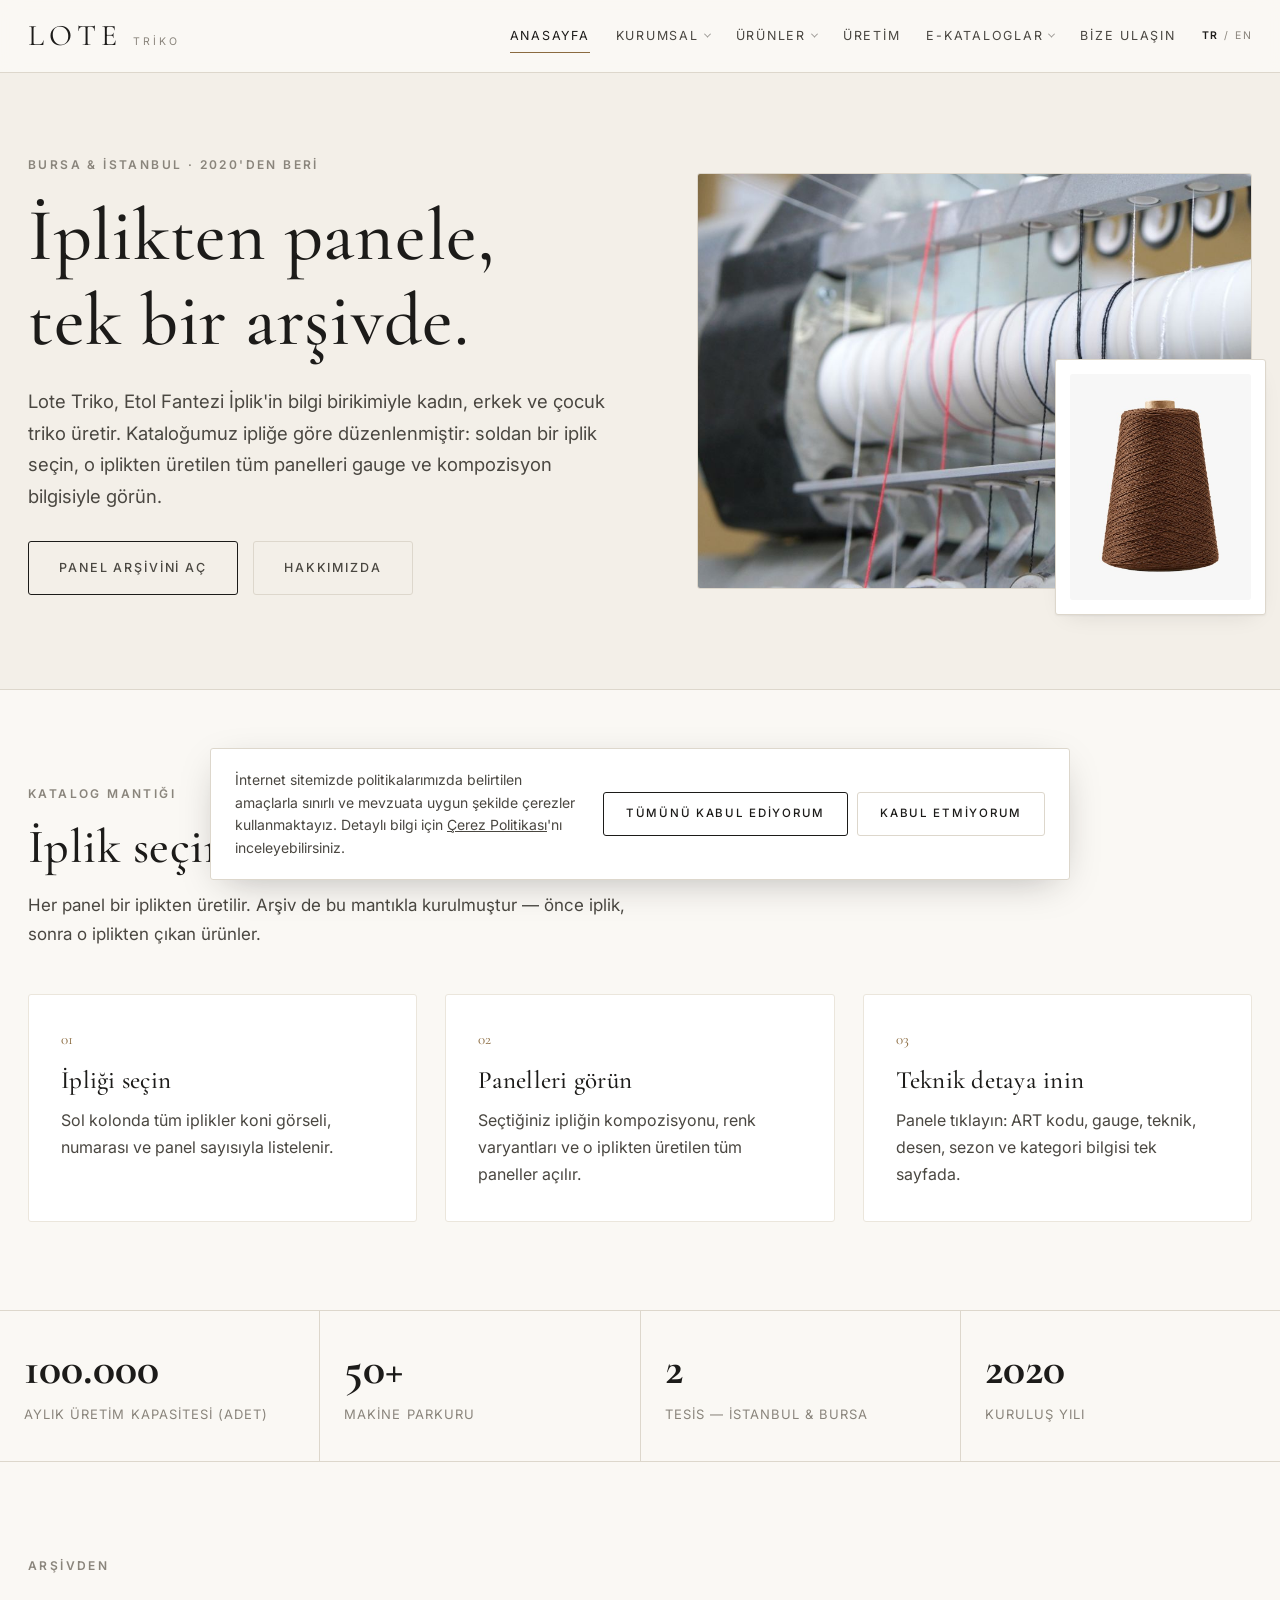
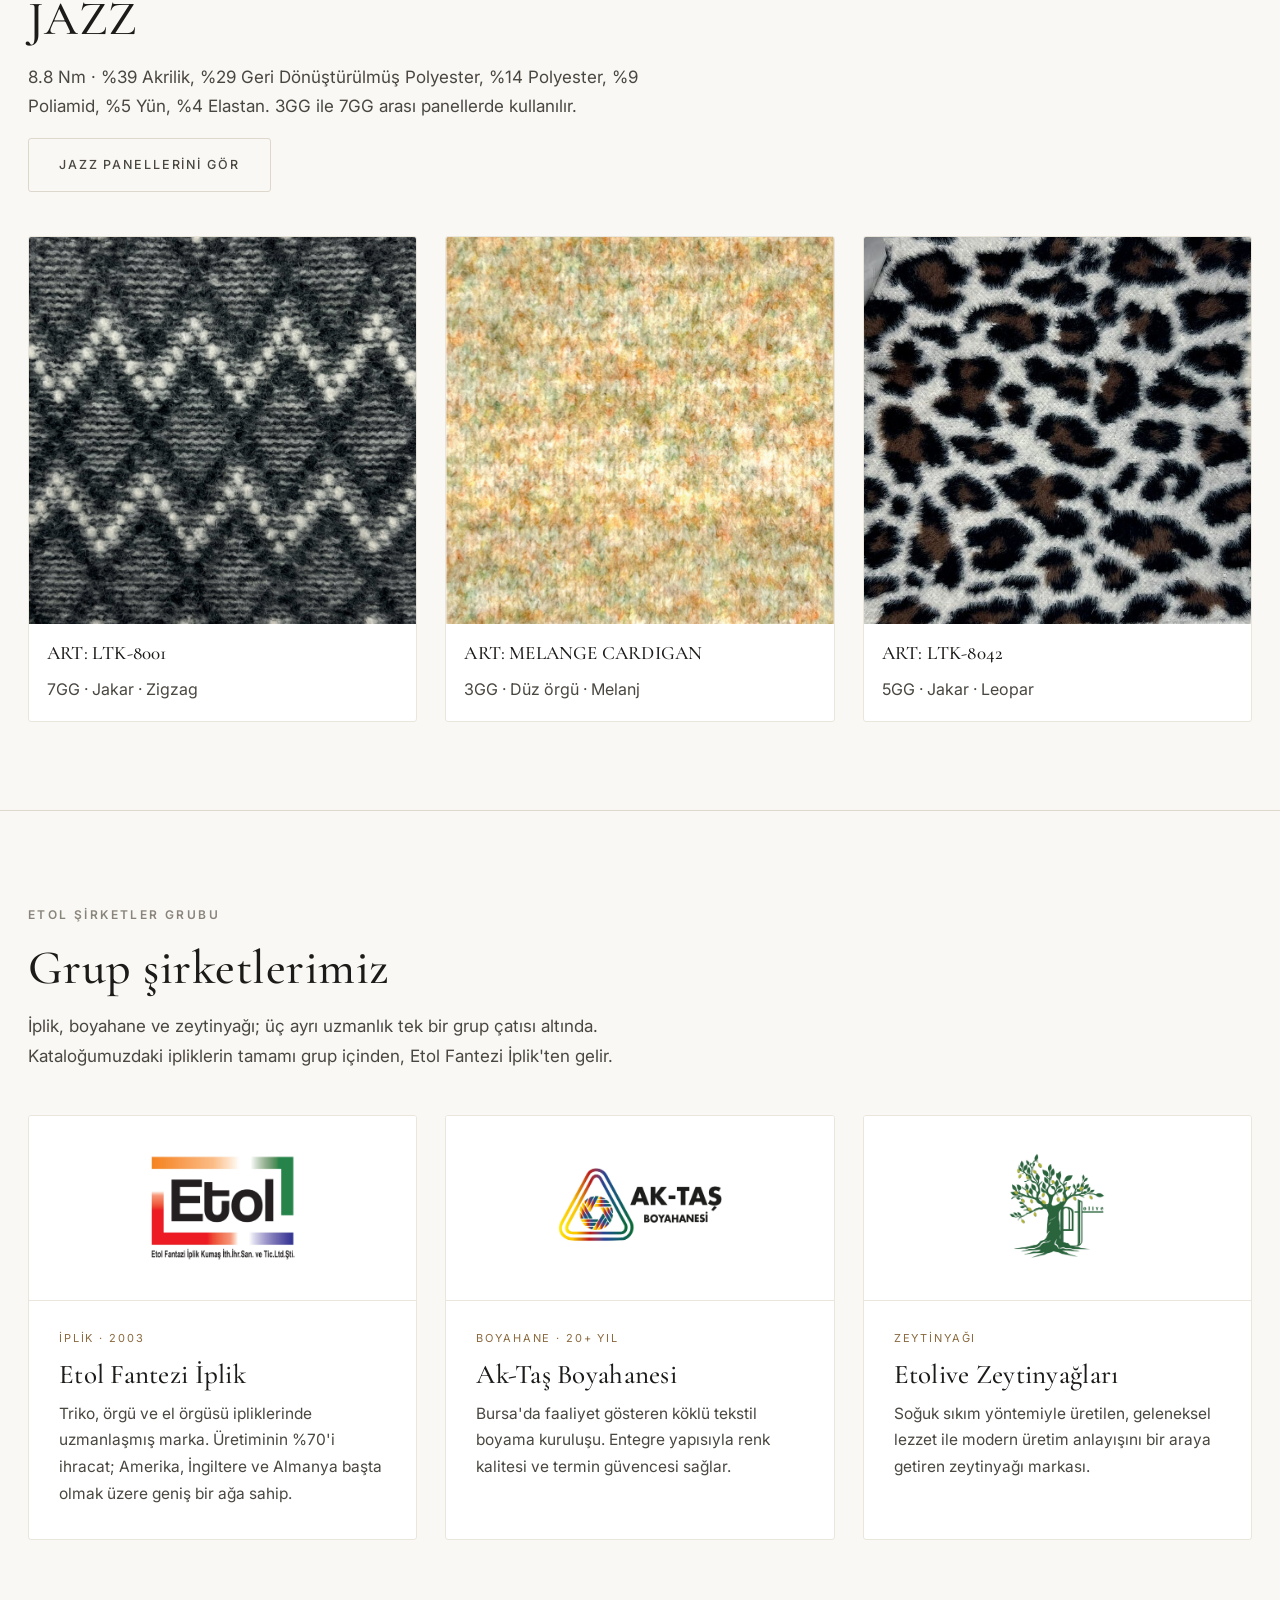
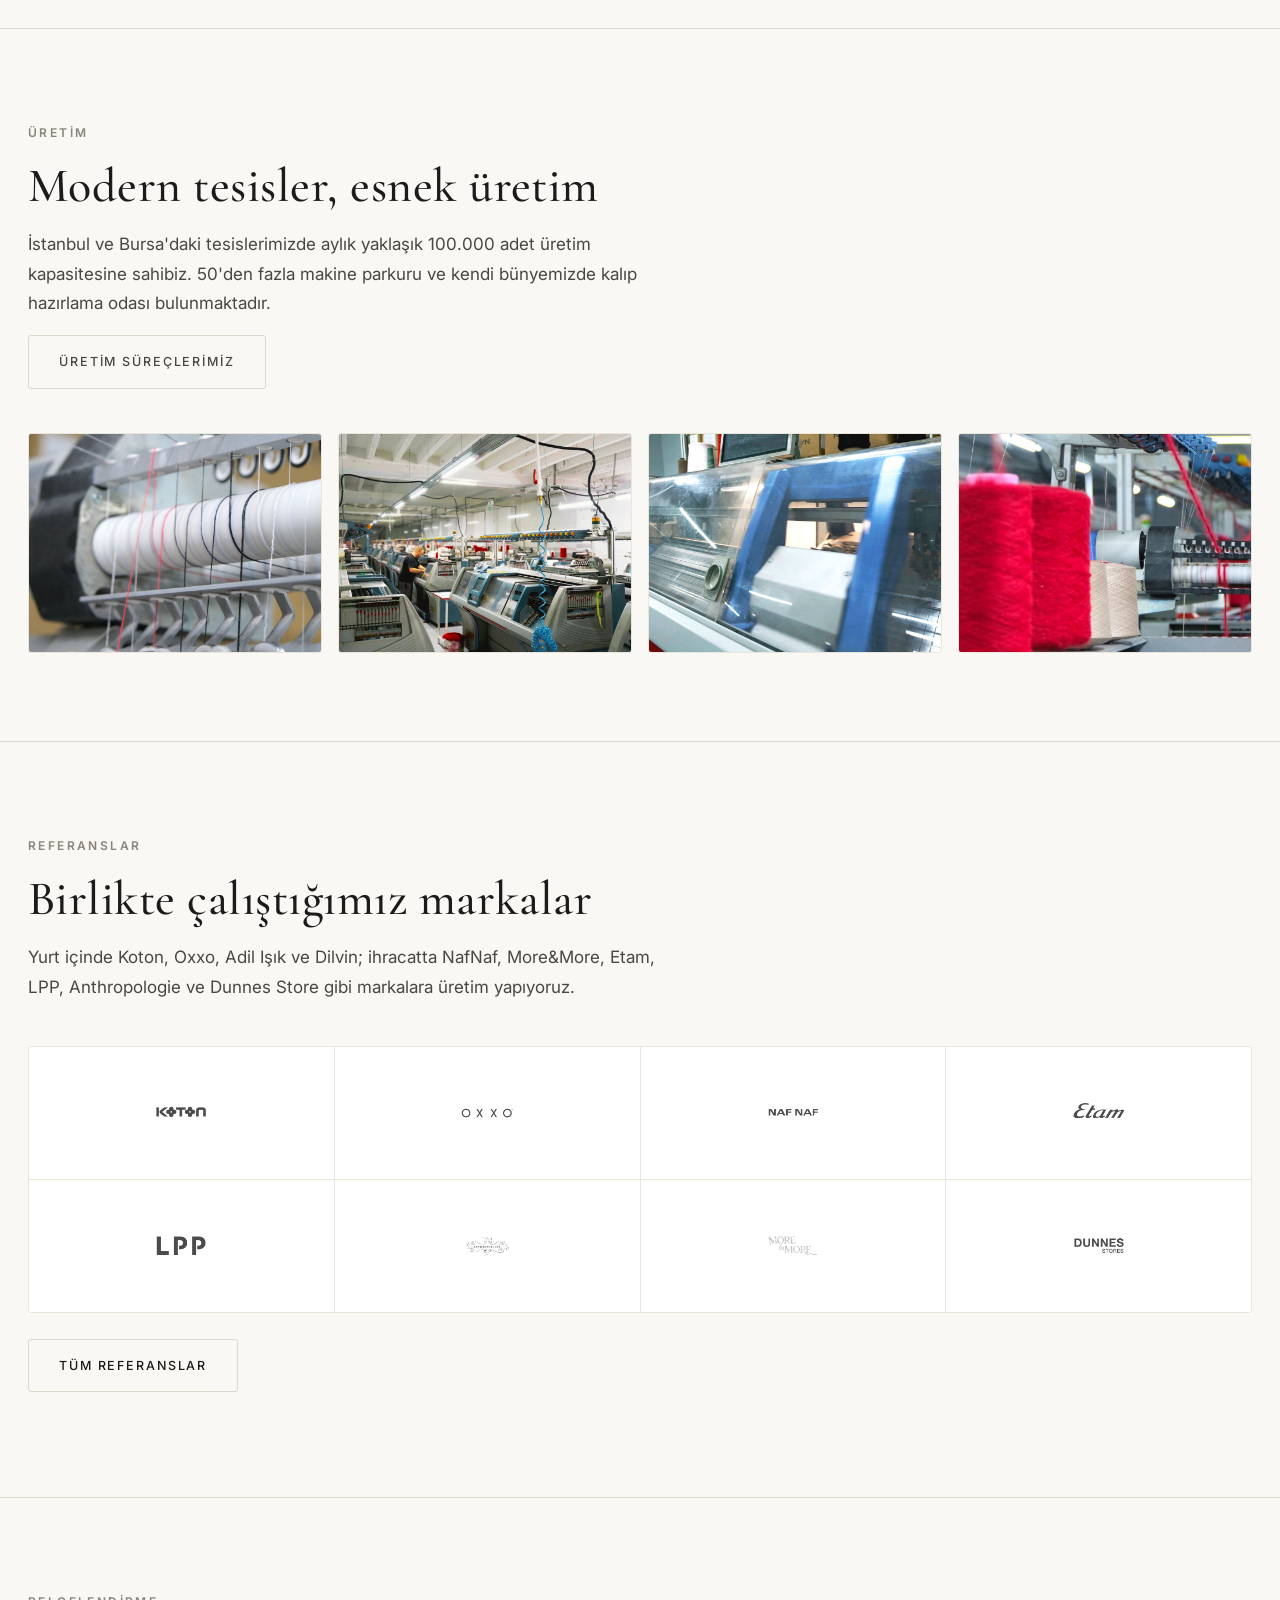
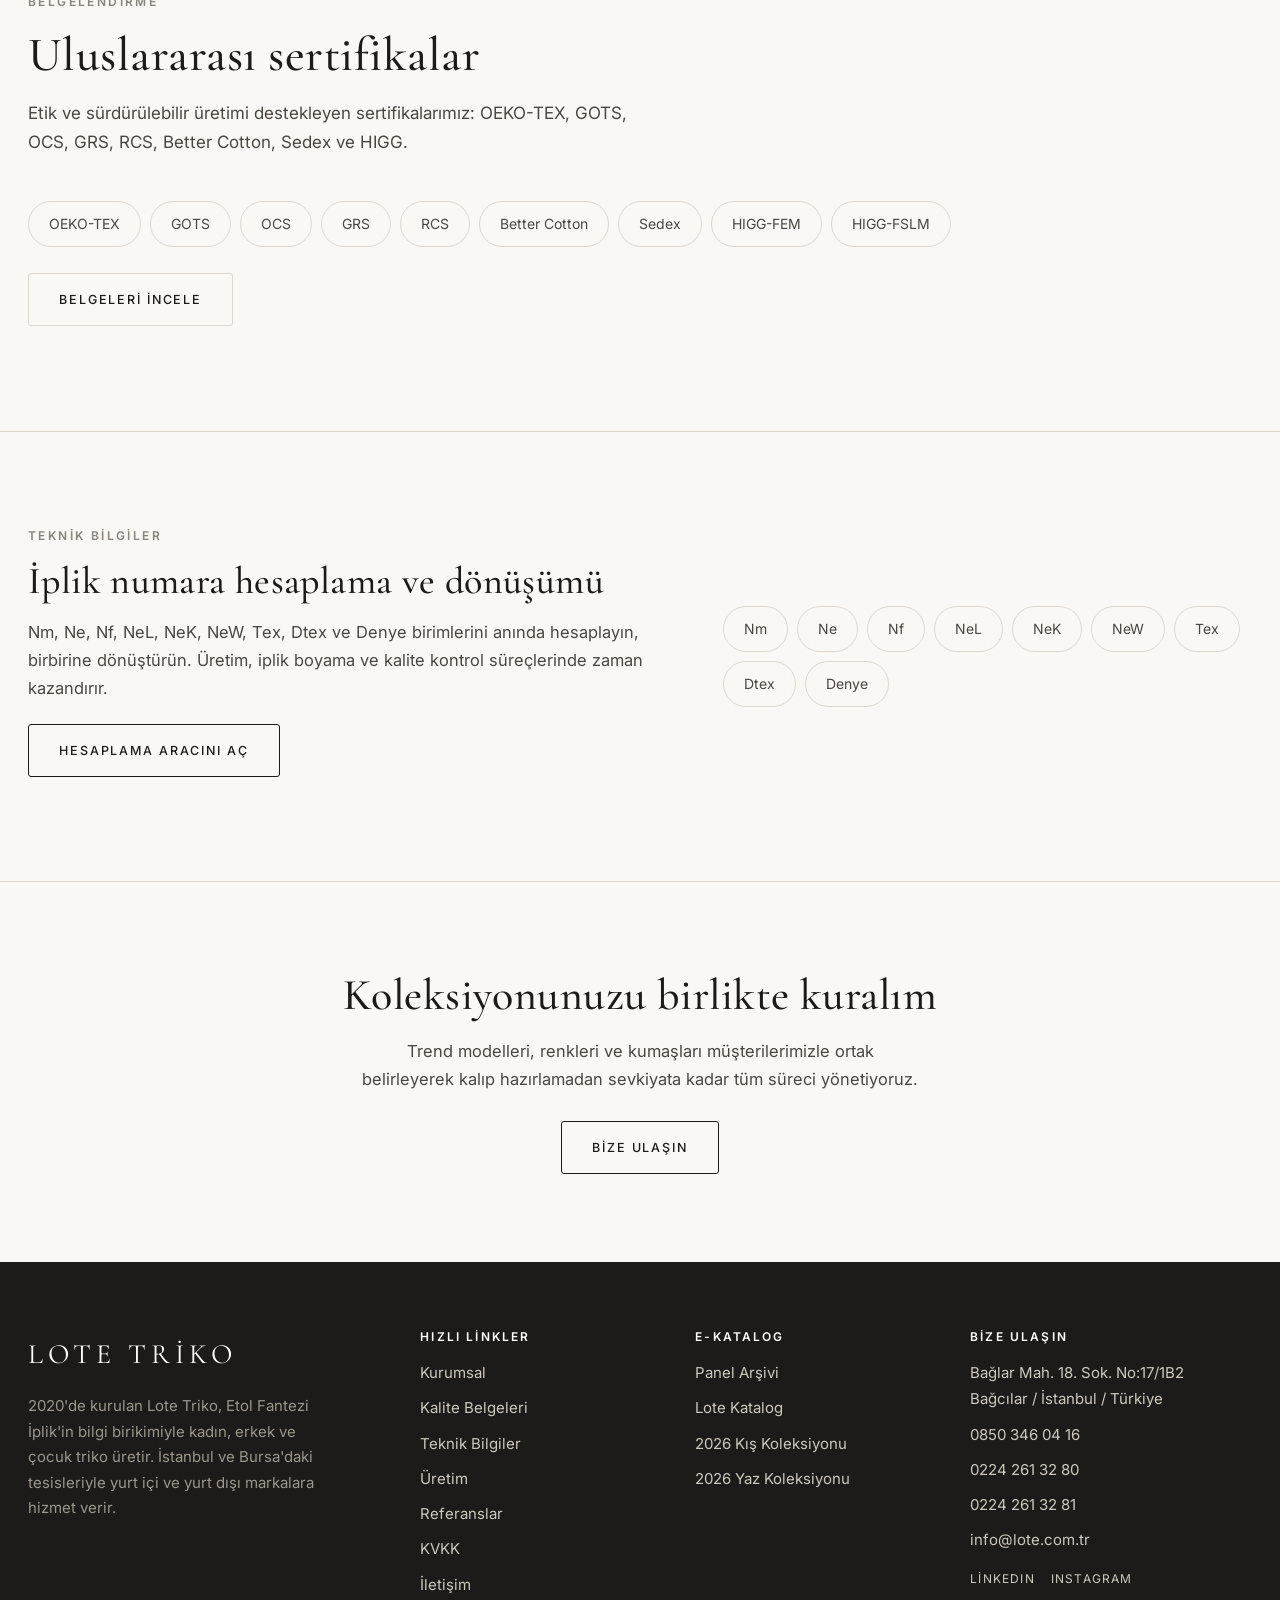
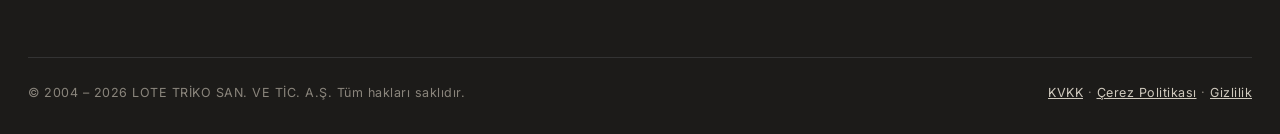
==== index.html @ 21bc46cf "Lote Triko katalog sitesi İplik odaklı katalog: soldan iplik seçilir, o iplikten üretilen paneller P" ====
<!doctype html>
<html lang="tr">
<head>
<meta charset="utf-8">
<meta name="robots" content="noindex,nofollow">
<meta name="viewport" content="width=device-width,initial-scale=1">
<title>Lote Triko — Yüksek Kaliteli Triko Üretimi</title>
<meta name="description" content="2020'de kurulan Lote Triko, Etol Fantezi İplik'in bilgi birikimiyle kadın, erkek ve çocuk triko üretir. İplik bazlı panel arşivini inceleyin.">
<link rel="preconnect" href="https://fonts.googleapis.com">
<link rel="preconnect" href="https://fonts.gstatic.com" crossorigin>
<link href="https://fonts.googleapis.com/css2?family=Cormorant+Garamond:wght@300;400;500&family=Inter:wght@400;500;600&display=swap" rel="stylesheet">
<link rel="stylesheet" href="assets/css/style.css">
</head>
<body data-page="home">

<div id="head"></div>

<!-- HERO -->
<section class="hero">
  <div class="wrap">
    <div>
      <span class="kicker">Bursa &amp; İstanbul · 2020'den beri</span>
      <h1>İplikten panele,<br>tek bir arşivde.</h1>
      <p>
        Lote Triko, Etol Fantezi İplik'in bilgi birikimiyle kadın, erkek ve çocuk
        triko üretir. Kataloğumuz ipliğe göre düzenlenmiştir: soldan bir iplik seçin,
        o iplikten üretilen tüm panelleri gauge ve kompozisyon bilgisiyle görün.
      </p>
      <p style="margin-top:28px">
        <a class="btn" href="katalog.html">Panel Arşivini Aç</a>
        <a class="btn ghost" href="kurumsal.html" style="margin-left:10px">Hakkımızda</a>
      </p>
    </div>
    <div class="hero-art">
      <img src="assets/img/uretim_1.jpg" alt="Lote Triko üretim tesisi">
      <div class="cone"><img src="assets/yarns/cone.jpg" alt="İplik konisi"></div>
    </div>
  </div>
</section>

<!-- NASIL ÇALIŞIR -->
<section class="sec">
  <div class="wrap">
    <div class="sec-head">
      <span class="kicker">Katalog Mantığı</span>
      <h2>İplik seçin, üretilen malı görün</h2>
      <p>
        Her panel bir iplikten üretilir. Arşiv de bu mantıkla kurulmuştur —
        önce iplik, sonra o iplikten çıkan ürünler.
      </p>
    </div>
    <div class="grid-3">
      <div class="card">
        <span class="num">01</span>
        <h3>İpliği seçin</h3>
        <p>Sol kolonda tüm iplikler koni görseli, numarası ve panel sayısıyla listelenir.</p>
      </div>
      <div class="card">
        <span class="num">02</span>
        <h3>Panelleri görün</h3>
        <p>Seçtiğiniz ipliğin kompozisyonu, renk varyantları ve o iplikten üretilen tüm paneller açılır.</p>
      </div>
      <div class="card">
        <span class="num">03</span>
        <h3>Teknik detaya inin</h3>
        <p>Panele tıklayın: ART kodu, gauge, teknik, desen, sezon ve kategori bilgisi tek sayfada.</p>
      </div>
    </div>
  </div>
</section>

<!-- RAKAMLAR -->
<section class="sec" style="padding:0">
  <div class="wrap" style="padding:0">
    <div class="stats">
      <div><b>100.000</b><span>Aylık üretim kapasitesi (adet)</span></div>
      <div><b>50+</b><span>Makine parkuru</span></div>
      <div><b>2</b><span>Tesis — İstanbul &amp; Bursa</span></div>
      <div><b>2020</b><span>Kuruluş yılı</span></div>
    </div>
  </div>
</section>

<!-- ÖNE ÇIKAN İPLİK -->
<section class="sec">
  <div class="wrap">
    <div class="sec-head">
      <span class="kicker">Arşivden</span>
      <h2>JAZZ</h2>
      <p>
        8.8 Nm · %39 Akrilik, %29 Geri Dönüştürülmüş Polyester, %14 Polyester,
        %9 Poliamid, %5 Yün, %4 Elastan. 3GG ile 7GG arası panellerde kullanılır.
      </p>
      <p><a class="btn ghost" href="katalog.html#/iplik/jazz">JAZZ panellerini gör</a></p>
    </div>
    <div class="grid-3">
      <div class="card" style="padding:0;overflow:hidden">
        <img src="assets/panels/ltk-8001.jpg" alt="LTK-8001 panel" style="aspect-ratio:1/1;object-fit:cover">
        <div style="padding:18px"><h3 style="font-size:19px">ART: LTK-8001</h3><p>7GG · Jakar · Zigzag</p></div>
      </div>
      <div class="card" style="padding:0;overflow:hidden">
        <img src="assets/panels/melange-cardigan.jpg" alt="Melange Cardigan panel" style="aspect-ratio:1/1;object-fit:cover">
        <div style="padding:18px"><h3 style="font-size:19px">ART: MELANGE CARDIGAN</h3><p>3GG · Düz örgü · Melanj</p></div>
      </div>
      <div class="card" style="padding:0;overflow:hidden">
        <img src="assets/panels/leopard.jpg" alt="LTK-8042 panel" style="aspect-ratio:1/1;object-fit:cover">
        <div style="padding:18px"><h3 style="font-size:19px">ART: LTK-8042</h3><p>5GG · Jakar · Leopar</p></div>
      </div>
    </div>
  </div>
</section>

<!-- GRUP ŞİRKETLERİ -->
<section class="sec">
  <div class="wrap">
    <div class="sec-head">
      <span class="kicker">Etol Şirketler Grubu</span>
      <h2>Grup şirketlerimiz</h2>
      <p>
        İplik, boyahane ve zeytinyağı; üç ayrı uzmanlık tek bir grup çatısı altında.
        Kataloğumuzdaki ipliklerin tamamı grup içinden, Etol Fantezi İplik'ten gelir.
      </p>
    </div>
    <div class="groups">
      <a class="group" href="kurumsal.html#grup">
        <div class="group-pic"><img src="assets/grup/etol_fantazi_iplik.jpg" alt="Etol Fantezi İplik" loading="lazy"></div>
        <div class="group-meta">
          <span class="group-tag">İplik · 2003</span>
          <h3>Etol Fantezi İplik</h3>
          <p>
            Triko, örgü ve el örgüsü ipliklerinde uzmanlaşmış marka. Üretiminin %70'i
            ihracat; Amerika, İngiltere ve Almanya başta olmak üzere geniş bir ağa sahip.
          </p>
        </div>
      </a>
      <a class="group" href="kurumsal.html#grup">
        <div class="group-pic"><img src="assets/grup/aktas_boyahanesi.jpg" alt="Ak-Taş Boyahanesi" loading="lazy"></div>
        <div class="group-meta">
          <span class="group-tag">Boyahane · 20+ yıl</span>
          <h3>Ak-Taş Boyahanesi</h3>
          <p>
            Bursa'da faaliyet gösteren köklü tekstil boyama kuruluşu. Entegre yapısıyla
            renk kalitesi ve termin güvencesi sağlar.
          </p>
        </div>
      </a>
      <a class="group" href="kurumsal.html#grup">
        <div class="group-pic"><img src="assets/grup/etolive.jpg" alt="Etolive Zeytinyağları" loading="lazy"></div>
        <div class="group-meta">
          <span class="group-tag">Zeytinyağı</span>
          <h3>Etolive Zeytinyağları</h3>
          <p>
            Soğuk sıkım yöntemiyle üretilen, geleneksel lezzet ile modern üretim
            anlayışını bir araya getiren zeytinyağı markası.
          </p>
        </div>
      </a>
    </div>
  </div>
</section>

<!-- ÜRETİM -->
<section class="sec">
  <div class="wrap">
    <div class="sec-head">
      <span class="kicker">Üretim</span>
      <h2>Modern tesisler, esnek üretim</h2>
      <p>
        İstanbul ve Bursa'daki tesislerimizde aylık yaklaşık 100.000 adet üretim
        kapasitesine sahibiz. 50'den fazla makine parkuru ve kendi bünyemizde kalıp
        hazırlama odası bulunmaktadır.
      </p>
      <p><a class="btn ghost" href="uretim.html">Üretim süreçlerimiz</a></p>
    </div>
    <div class="gal">
      <img src="assets/img/uretim_1.jpg" alt="Üretim tesisi" loading="lazy" style="border:1px solid var(--line-2);border-radius:var(--r);aspect-ratio:4/3;object-fit:cover">
      <img src="assets/img/uretim_4.jpg" alt="Üretim tesisi" loading="lazy" style="border:1px solid var(--line-2);border-radius:var(--r);aspect-ratio:4/3;object-fit:cover">
      <img src="assets/img/uretim_6.jpg" alt="Üretim tesisi" loading="lazy" style="border:1px solid var(--line-2);border-radius:var(--r);aspect-ratio:4/3;object-fit:cover">
      <img src="assets/img/uretim_8.jpg" alt="Üretim tesisi" loading="lazy" style="border:1px solid var(--line-2);border-radius:var(--r);aspect-ratio:4/3;object-fit:cover">
    </div>
  </div>
</section>

<!-- REFERANSLAR -->
<section class="sec">
  <div class="wrap">
    <div class="sec-head">
      <span class="kicker">Referanslar</span>
      <h2>Birlikte çalıştığımız markalar</h2>
      <p>
        Yurt içinde Koton, Oxxo, Adil Işık ve Dilvin; ihracatta NafNaf, More&amp;More,
        Etam, LPP, Anthropologie ve Dunnes Store gibi markalara üretim yapıyoruz.
      </p>
    </div>
    <div class="logos">
      <div class="logo"><img src="assets/referanslar/koton.png" alt="Koton" loading="lazy"></div>
      <div class="logo"><img src="assets/referanslar/oxxo.png" alt="Oxxo" loading="lazy"></div>
      <div class="logo"><img src="assets/referanslar/nafnnaf.png" alt="NafNaf" loading="lazy"></div>
      <div class="logo"><img src="assets/referanslar/etam.png" alt="Etam" loading="lazy"></div>
      <div class="logo"><img src="assets/referanslar/lpp.png" alt="LPP" loading="lazy"></div>
      <div class="logo"><img src="assets/referanslar/anthropologie.png" alt="Anthropologie" loading="lazy"></div>
      <div class="logo"><img src="assets/referanslar/moreandmore.png" alt="More&amp;More" loading="lazy"></div>
      <div class="logo"><img src="assets/referanslar/dunnesstore.png" alt="Dunnes Store" loading="lazy"></div>
    </div>
    <p style="margin-top:26px"><a class="btn ghost" href="referanslar.html">Tüm referanslar</a></p>
  </div>
</section>

<!-- SERTİFİKALAR -->
<section class="sec">
  <div class="wrap">
    <div class="sec-head">
      <span class="kicker">Belgelendirme</span>
      <h2>Uluslararası sertifikalar</h2>
      <p>
        Etik ve sürdürülebilir üretimi destekleyen sertifikalarımız:
        OEKO-TEX, GOTS, OCS, GRS, RCS, Better Cotton, Sedex ve HIGG.
      </p>
    </div>
    <div class="countries">
      <span>OEKO-TEX</span><span>GOTS</span><span>OCS</span><span>GRS</span>
      <span>RCS</span><span>Better Cotton</span><span>Sedex</span>
      <span>HIGG-FEM</span><span>HIGG-FSLM</span>
    </div>
    <p style="margin-top:26px"><a class="btn ghost" href="kalite-belgeleri.html">Belgeleri incele</a></p>
  </div>
</section>

<!-- TEKNİK ARAÇ -->
<section class="sec">
  <div class="wrap" style="display:grid;grid-template-columns:1.1fr .9fr;gap:48px;align-items:center">
    <div>
      <span class="kicker">Teknik Bilgiler</span>
      <h2 style="font-size:clamp(26px,3.2vw,38px);margin:12px 0 14px">İplik numara hesaplama ve dönüşümü</h2>
      <p style="color:var(--ink-2)">
        Nm, Ne, Nf, NeL, NeK, NeW, Tex, Dtex ve Denye birimlerini anında hesaplayın,
        birbirine dönüştürün. Üretim, iplik boyama ve kalite kontrol süreçlerinde
        zaman kazandırır.
      </p>
      <p style="margin-top:22px"><a class="btn" href="teknik-bilgiler.html">Hesaplama aracını aç</a></p>
    </div>
    <div class="countries" style="align-content:start">
      <span>Nm</span><span>Ne</span><span>Nf</span><span>NeL</span><span>NeK</span>
      <span>NeW</span><span>Tex</span><span>Dtex</span><span>Denye</span>
    </div>
  </div>
</section>

<!-- CTA -->
<section class="sec" style="border-bottom:0">
  <div class="wrap" style="text-align:center">
    <h2 style="font-size:clamp(28px,3.6vw,44px);margin-bottom:16px">Koleksiyonunuzu birlikte kuralım</h2>
    <p style="color:var(--ink-2);max-width:56ch;margin:0 auto 28px">
      Trend modelleri, renkleri ve kumaşları müşterilerimizle ortak belirleyerek
      kalıp hazırlamadan sevkiyata kadar tüm süreci yönetiyoruz.
    </p>
    <a class="btn" href="iletisim.html">Bize Ulaşın</a>
  </div>
</section>

<div id="foot"></div>

<script src="assets/js/site.js"></script>
</body>
</html>
---- assets/css/style.css ----
/* ===========================================================
   LOTE TRİKO — Katalog
   =========================================================== */

:root{
  --paper:#faf8f4;
  --paper-2:#f3efe8;
  --ink:#1c1b19;
  --ink-2:#4a4741;
  --ink-3:#8a857c;
  --line:#ddd7cc;
  --line-2:#ebe6dc;
  --accent:#8a6a3f;
  --accent-dk:#6d5230;
  --white:#fff;
  --serif:"Cormorant Garamond",Georgia,"Times New Roman",serif;
  --sans:"Inter","Helvetica Neue",Arial,sans-serif;
  --sidebar-w:268px;
  --head-h:72px;
  --r:3px;
  --sh:0 1px 2px rgba(28,27,25,.05),0 8px 24px -12px rgba(28,27,25,.14);
}

*{box-sizing:border-box}
html{-webkit-text-size-adjust:100%}
body{
  margin:0;background:var(--paper);color:var(--ink);
  font-family:var(--sans);font-size:16.5px;line-height:1.7;
  -webkit-font-smoothing:antialiased;
}
img{max-width:100%;display:block}
a{color:inherit;text-decoration:none}
button{font:inherit;color:inherit;background:none;border:0;cursor:pointer}
h1,h2,h3,h4{font-family:var(--serif);font-weight:500;margin:0;line-height:1.15;letter-spacing:.01em}
p{margin:0 0 1em}
.wrap{max-width:1280px;margin:0 auto;padding:0 28px}

/* kicker / küçük başlık */
.kicker{
  font-size:12px;letter-spacing:.2em;text-transform:uppercase;
  color:var(--ink-3);font-weight:600;
}
.rule{height:1px;background:var(--line);border:0;margin:0}

/* ---------- HEADER ---------- */
.site-head{
  position:sticky;top:0;z-index:60;background:rgba(250,248,244,.92);
  backdrop-filter:blur(10px);border-bottom:1px solid var(--line);
}
.site-head .wrap{display:flex;align-items:center;gap:30px;height:var(--head-h)}
.brand{display:flex;align-items:baseline;gap:10px;flex:0 0 auto}
.brand .mark{
  font-family:var(--serif);font-size:30px;letter-spacing:.18em;
  text-transform:uppercase;line-height:1;
}
.brand .sub{font-size:10.5px;letter-spacing:.3em;color:var(--ink-3);text-transform:uppercase}
.nav{display:flex;gap:26px;margin-left:auto;align-items:center}
.nav a{
  font-size:12.5px;letter-spacing:.14em;text-transform:uppercase;color:var(--ink-2);
  padding:6px 0;border-bottom:1px solid transparent;transition:.18s;white-space:nowrap;
}
.nav a:hover{color:var(--ink)}
.nav a.on{color:var(--ink);border-bottom-color:var(--accent)}
.lang{display:flex;gap:6px;font-size:10.5px;letter-spacing:.12em;color:var(--ink-3)}
.lang b{color:var(--ink);font-weight:600}
.burger{display:none;width:40px;height:40px;margin-left:auto}
.burger span{display:block;height:1.5px;background:var(--ink);margin:5px 0;transition:.2s}

/* ---------- HERO ---------- */
.hero{
  position:relative;border-bottom:1px solid var(--line);
  background:var(--paper-2);overflow:hidden;
}
.hero .wrap{
  display:grid;grid-template-columns:1.05fr .95fr;gap:56px;
  align-items:center;padding-top:76px;padding-bottom:76px;
}
.hero h1{font-size:clamp(44px,5.8vw,76px);margin:16px 0 22px}
.hero p{color:var(--ink-2);font-size:18.5px;max-width:50ch;line-height:1.72}
.hero-art{position:relative}
.hero-art img{
  width:100%;aspect-ratio:4/3;object-fit:cover;border:1px solid var(--line);
  border-radius:var(--r);
}
.hero-art .cone{
  position:absolute;right:-14px;bottom:-26px;width:38%;
  background:var(--white);border:1px solid var(--line);border-radius:var(--r);
  padding:14px;box-shadow:var(--sh);
}
.hero-art .cone img{aspect-ratio:auto;border:0;height:auto}

.btn{
  display:inline-flex;align-items:center;gap:10px;
  padding:15px 30px;border:1px solid var(--ink);border-radius:var(--r);
  font-size:12.5px;letter-spacing:.15em;text-transform:uppercase;font-weight:500;
  transition:.2s;
}
.btn:hover{background:var(--ink);color:var(--paper)}
.btn.ghost{border-color:var(--line)}
.btn.ghost:hover{background:var(--ink);border-color:var(--ink)}

/* ---------- GENEL BÖLÜM ---------- */
.sec{padding:88px 0;border-bottom:1px solid var(--line)}
.sec-head{margin-bottom:44px;max-width:64ch}
.sec-head h2{font-size:clamp(32px,3.8vw,48px);margin:14px 0 16px}
.sec-head p{color:var(--ink-2);font-size:17px;line-height:1.72}

.grid-3{display:grid;grid-template-columns:repeat(3,1fr);gap:28px}
.card{
  background:var(--white);border:1px solid var(--line-2);border-radius:var(--r);
  padding:32px;transition:.22s;
}
.card:hover{border-color:var(--line);box-shadow:var(--sh)}
.card h3{font-size:25px;margin-bottom:12px}
.card p{color:var(--ink-2);font-size:16px;margin:0;line-height:1.7}
.card .num{font-family:var(--serif);font-size:15px;color:var(--accent);display:block;margin-bottom:14px}

.stats{display:grid;grid-template-columns:repeat(4,1fr);gap:1px;background:var(--line)}
.stats div{background:var(--paper);padding:34px 24px}
.stats b{display:block;font-family:var(--serif);font-size:46px;line-height:1;margin-bottom:8px}
.stats span{font-size:13px;letter-spacing:.08em;color:var(--ink-3);text-transform:uppercase}

/* ===========================================================
   KATALOG — iki kolon
   =========================================================== */
.cat{display:grid;grid-template-columns:var(--sidebar-w) 1fr;min-height:calc(100vh - var(--head-h))}

/* --- SOL: İPLİK LİSTESİ --- */
.yarns{
  border-right:1px solid var(--line);background:var(--paper-2);
  position:sticky;top:var(--head-h);align-self:start;
  height:calc(100vh - var(--head-h));overflow-y:auto;overscroll-behavior:contain;
}
.yarns-head{
  padding:22px 20px 14px;border-bottom:1px solid var(--line);
  position:sticky;top:0;background:var(--paper-2);z-index:2;
}
.yarns-head .kicker{display:block;margin-bottom:4px}
.yarns-head h2{font-size:24px}
.yarns-head .cnt{font-size:12.5px;color:var(--ink-3);margin-top:2px}

.ylist{list-style:none;margin:0;padding:8px}
.ylist li{margin-bottom:2px}
.ybtn{
  display:grid;grid-template-columns:52px 1fr;gap:13px;align-items:center;
  width:100%;text-align:left;padding:10px;border-radius:var(--r);
  border:1px solid transparent;transition:.18s;position:relative;
}
.ybtn:hover{background:var(--white);border-color:var(--line-2)}
.ybtn.on{background:var(--white);border-color:var(--line);box-shadow:var(--sh)}
.ybtn.on::before{
  content:"";position:absolute;left:-8px;top:12px;bottom:12px;width:2px;background:var(--accent);
}
.ybtn .thumb{
  width:52px;height:60px;object-fit:contain;background:var(--white);
  border:1px solid var(--line-2);border-radius:2px;
}
.ybtn .nm{display:block;font-size:14px;font-weight:600;letter-spacing:.07em;line-height:1.3}
.ybtn .mt{display:block;font-size:12px;color:var(--ink-3);margin-top:3px;line-height:1.4}
.ybtn .pc{
  font-size:11px;color:var(--accent);letter-spacing:.08em;margin-top:4px;display:block;
}
.tag-demo{
  display:inline-block;font-size:8.5px;letter-spacing:.14em;text-transform:uppercase;
  border:1px solid var(--line);color:var(--ink-3);padding:1px 5px;border-radius:2px;
  margin-left:6px;vertical-align:1px;
}

/* --- SAĞ: İÇERİK --- */
.panelwrap{padding:34px 40px 70px;min-width:0}

.crumb{
  display:flex;align-items:center;gap:9px;font-size:12px;letter-spacing:.12em;
  text-transform:uppercase;color:var(--ink-3);margin-bottom:24px;flex-wrap:wrap;
}
.crumb a:hover{color:var(--ink)}
.crumb .sep{opacity:.5}

/* iplik başlığı */
.yhero{
  display:grid;grid-template-columns:190px 1fr;gap:38px;
  padding-bottom:34px;border-bottom:1px solid var(--line);margin-bottom:34px;
}
.yhero .pic{
  background:var(--white);border:1px solid var(--line-2);border-radius:var(--r);padding:18px;
}
.yhero h1{font-size:clamp(34px,4.2vw,52px);letter-spacing:.04em;margin:10px 0 12px}
.yhero .desc{color:var(--ink-2);max-width:60ch;font-size:17px;line-height:1.72}

.specs{display:flex;flex-wrap:wrap;gap:0 34px;margin:22px 0 0;padding:0;list-style:none}
.specs li{padding:10px 0;border-top:1px solid var(--line-2);min-width:110px;flex:0 1 auto}
.specs .k{font-size:11px;letter-spacing:.16em;text-transform:uppercase;color:var(--ink-3)}
.specs .v{font-size:16px;font-weight:500;margin-top:2px}

/* kompozisyon barı */
.blend{margin-top:22px;max-width:560px}
.blend-bar{display:flex;height:7px;border-radius:4px;overflow:hidden;background:var(--line-2)}
.blend-bar i{display:block;height:100%}
.blend-key{display:flex;flex-wrap:wrap;gap:7px 20px;margin-top:12px;font-size:13px;color:var(--ink-2)}
.blend-key span{display:flex;align-items:center;gap:6px}
.blend-key b{width:8px;height:8px;border-radius:50%;flex:0 0 auto}

/* renk varyantları */
.ways{display:flex;gap:12px;margin-top:24px;flex-wrap:wrap}
.way{text-align:center;width:66px}
.way img{
  width:66px;height:76px;object-fit:contain;background:var(--white);
  border:1px solid var(--line-2);border-radius:2px;padding:4px;transition:.18s;
}
.way:hover img{border-color:var(--accent)}
.way span{display:block;font-size:11.5px;color:var(--ink-3);margin-top:5px;letter-spacing:.04em}

/* --- PANEL IZGARASI (PDF düzeni) --- */
.grid-head{display:flex;align-items:baseline;justify-content:space-between;gap:20px;margin-bottom:20px}
.grid-head h2{font-size:28px}
.filters{display:flex;gap:7px;flex-wrap:wrap}
.chip{
  font-size:11.5px;letter-spacing:.11em;text-transform:uppercase;
  border:1px solid var(--line);border-radius:999px;padding:5px 13px;color:var(--ink-2);transition:.18s;
}
.chip:hover{border-color:var(--ink-3)}
.chip.on{background:var(--ink);border-color:var(--ink);color:var(--paper)}

.panels{display:grid;grid-template-columns:repeat(2,1fr);gap:26px}
@media (min-width:1500px){.panels{grid-template-columns:repeat(3,1fr)}}
.panel{
  background:var(--white);border:1px solid var(--line-2);border-radius:var(--r);
  overflow:hidden;text-align:left;width:100%;display:block;transition:.22s;
}
.panel:hover{border-color:var(--line);box-shadow:var(--sh);transform:translateY(-2px)}
.panel .ph{display:block;aspect-ratio:1/1;overflow:hidden;background:var(--paper-2)}
.panel .ph img{width:100%;height:100%;object-fit:cover;transition:transform .5s ease}
.panel:hover .ph img{transform:scale(1.035)}
.panel .meta{display:block;padding:16px 18px 18px;border-top:1px solid var(--line-2)}
.panel .row1{display:flex;align-items:baseline;justify-content:space-between;gap:12px}
.panel .yn{font-family:var(--serif);font-size:30px;letter-spacing:.03em;line-height:1.1}
.panel .art{font-size:11.5px;letter-spacing:.1em;font-weight:600;text-transform:uppercase;text-align:right}
.panel .comp{
  display:block;font-size:13.5px;color:var(--ink-2);margin-top:11px;padding-top:11px;
  border-top:1px solid var(--line-2);line-height:1.55;
}
.panel .comp b{font-weight:600;color:var(--ink)}

/* --- PANEL DETAY --- */
.pd{display:grid;grid-template-columns:1.1fr 1fr;gap:46px;align-items:start}
.pd .big{border:1px solid var(--line-2);border-radius:var(--r);overflow:hidden;background:var(--white)}
.pd .big img{width:100%}
.pd h1{font-size:clamp(30px,3.8vw,46px);margin:10px 0 6px}
.pd .artline{font-size:13px;letter-spacing:.18em;text-transform:uppercase;color:var(--accent);font-weight:600}
.pd .lead{color:var(--ink-2);margin:18px 0 0;font-size:17px;line-height:1.72}
.pd-table{width:100%;border-collapse:collapse;margin-top:28px;font-size:15.5px}
.pd-table th,.pd-table td{text-align:left;padding:11px 0;border-bottom:1px solid var(--line-2);vertical-align:top}
.pd-table th{
  font-weight:500;font-size:11.5px;letter-spacing:.14em;text-transform:uppercase;
  color:var(--ink-3);width:40%;padding-right:16px;
}
.yarnlink{
  display:grid;grid-template-columns:58px 1fr auto;gap:14px;align-items:center;
  border:1px solid var(--line);border-radius:var(--r);padding:13px;margin-top:26px;
  background:var(--white);transition:.2s;
}
.yarnlink:hover{border-color:var(--accent);box-shadow:var(--sh)}
.yarnlink img{width:58px;height:66px;object-fit:contain}
.yarnlink > span{display:block}
.yarnlink .k{display:block;font-size:11px;letter-spacing:.16em;text-transform:uppercase;color:var(--ink-3)}
.yarnlink .n{display:block;font-family:var(--serif);font-size:25px;margin-top:1px}
.yarnlink .go{font-size:18px;color:var(--ink-3)}

.empty{padding:70px 0;text-align:center;color:var(--ink-3)}

/* ---------- FOOTER ---------- */
.foot{background:var(--ink);color:#cfc9bd;padding:68px 0 30px;font-size:15px;line-height:1.75}
.foot a{color:#cfc9bd}
.foot a:hover{color:#fff}
.foot-grid{display:grid;grid-template-columns:1.5fr 1fr 1fr 1.2fr;gap:40px}
.foot h4{color:#fff;font-size:12px;letter-spacing:.18em;text-transform:uppercase;
  font-family:var(--sans);font-weight:600;margin-bottom:16px}
.foot ul{list-style:none;margin:0;padding:0}
.foot li{margin-bottom:9px}
.foot .mark{font-family:var(--serif);font-size:28px;letter-spacing:.18em;color:#fff;text-transform:uppercase}
.foot .about{margin-top:14px;max-width:34ch;color:#9c968b;line-height:1.7}
.foot-bot{
  border-top:1px solid #333;margin-top:50px;padding-top:24px;
  display:flex;justify-content:space-between;gap:20px;flex-wrap:wrap;
  font-size:12.5px;color:#8a857c;letter-spacing:.04em;
}

/* ---------- İLETİŞİM ---------- */
.contact{display:grid;grid-template-columns:1fr 1fr;gap:56px}
.cinfo ul{list-style:none;margin:0;padding:0}
.cinfo li{padding:18px 0;border-bottom:1px solid var(--line-2)}
.cinfo .k{font-size:11px;letter-spacing:.16em;text-transform:uppercase;color:var(--ink-3)}
.cinfo .v{font-size:17.5px;margin-top:4px}
.form label{display:block;margin-bottom:16px}
.form .k{font-size:11.5px;letter-spacing:.14em;text-transform:uppercase;color:var(--ink-3);display:block;margin-bottom:6px}
.form input,.form textarea{
  width:100%;padding:12px 14px;border:1px solid var(--line);border-radius:var(--r);
  background:var(--white);font:inherit;font-size:16px;color:var(--ink);
}
.form input:focus,.form textarea:focus{outline:none;border-color:var(--accent)}
.form textarea{min-height:130px;resize:vertical}

/* ---------- RESPONSIVE ---------- */
@media (max-width:1080px){
  .hero .wrap{grid-template-columns:1fr;gap:40px}
  .hero-art .cone{width:30%}
  .pd{grid-template-columns:1fr;gap:30px}
  .foot-grid{grid-template-columns:1fr 1fr}
  .stats{grid-template-columns:repeat(2,1fr)}
  .grid-3{grid-template-columns:1fr}
  .contact{grid-template-columns:1fr;gap:36px}
}
@media (max-width:860px){
  .nav{display:none}
  .nav.open{
    display:flex;flex-direction:column;position:absolute;top:var(--head-h);left:0;right:0;
    background:var(--paper);border-bottom:1px solid var(--line);padding:18px 28px 24px;gap:14px;
  }
  .nav.open a{font-size:13px}
  .burger{display:block}
  .lang{display:none}

  /* katalog: sidebar üstte yatay şerit */
  .cat{grid-template-columns:1fr}
  .yarns{
    position:sticky;top:var(--head-h);height:auto;border-right:0;
    border-bottom:1px solid var(--line);z-index:30;
  }
  .yarns-head{padding:14px 20px 10px}
  .ylist{display:flex;gap:8px;overflow-x:auto;padding:12px 16px;scroll-snap-type:x mandatory}
  .ylist li{flex:0 0 auto;margin:0;scroll-snap-align:start}
  .ybtn{grid-template-columns:1fr;width:108px;padding:8px;text-align:center}
  .ybtn::before{display:none}
  .ybtn .thumb{width:100%;height:68px;margin:0 auto}
  .ybtn .mt,.ybtn .pc{display:none}
  .ybtn .nm{font-size:10.5px;letter-spacing:.03em;line-height:1.25}
  .ybtn .tag-demo{display:block;margin:4px auto 0;width:max-content;font-size:8px}
  .panelwrap{padding:26px 20px 56px}
  .yhero{grid-template-columns:1fr;gap:22px}
  .yhero .pic{max-width:170px}
}
@media (max-width:620px){
  .wrap{padding:0 20px}
  .panels{grid-template-columns:1fr}
  .foot-grid{grid-template-columns:1fr;gap:30px}
  .stats{grid-template-columns:1fr}
  .hero-art .cone{display:none}
}

/* ===========================================================
   EK BİLEŞENLER
   =========================================================== */

/* --- açılır menü --- */
.nav-item{position:relative}
.nav-item > a{display:flex;align-items:center;gap:6px}
.caret{width:5px;height:5px;border-right:1px solid currentColor;border-bottom:1px solid currentColor;
  transform:rotate(45deg) translate(-1px,-1px);opacity:.55}
.drop{
  position:absolute;top:100%;left:-16px;min-width:214px;background:var(--white);
  border:1px solid var(--line);border-radius:var(--r);box-shadow:var(--sh);
  padding:7px;opacity:0;visibility:hidden;transform:translateY(-6px);transition:.18s;z-index:70;
}
.nav-item:hover .drop,.nav-item:focus-within .drop{opacity:1;visibility:visible;transform:translateY(0)}
.drop a{
  display:block;padding:10px 13px;border:0;border-radius:2px;
  font-size:12.5px;letter-spacing:.11em;color:var(--ink-2);white-space:nowrap;
}
.drop a:hover{background:var(--paper-2);color:var(--ink)}

.btn.sm{padding:11px 22px;font-size:11.5px}

/* --- çerez bildirimi --- */
.cookiebar{
  position:fixed;left:20px;right:20px;bottom:20px;z-index:200;max-width:860px;margin:0 auto;
  background:var(--white);border:1px solid var(--line);border-radius:var(--r);
  box-shadow:0 10px 40px -14px rgba(28,27,25,.35);
  padding:20px 24px;display:flex;gap:24px;align-items:center;flex-wrap:wrap;
}
.cookiebar p{margin:0;flex:1 1 320px;font-size:14px;color:var(--ink-2);line-height:1.6}
.cookiebar a{text-decoration:underline}
.cb-btns{display:flex;gap:9px;flex-wrap:wrap}

/* --- footer sosyal --- */
.foot .social{display:flex;gap:16px;margin-top:14px}
.foot .social a{font-size:12px;letter-spacing:.1em;text-transform:uppercase}
.foot-bot a{text-decoration:underline}

/* --- kalite belgeleri --- */
.certs{display:grid;grid-template-columns:repeat(3,1fr);gap:28px}
.cert{margin:0;background:var(--white);border:1px solid var(--line-2);border-radius:var(--r);
  overflow:hidden;transition:.22s;display:flex;flex-direction:column}
.cert:hover{border-color:var(--line);box-shadow:var(--sh)}
.cert-pic{display:block;width:100%;padding:0;background:var(--paper-2);cursor:zoom-in;border:0}
.cert-pic img{width:100%;aspect-ratio:1/1.3;object-fit:contain;object-position:top;
  background:var(--white);padding:14px}
.cert figcaption{padding:15px 18px 17px;border-top:1px solid var(--line-2);
  display:flex;align-items:center;justify-content:space-between;gap:12px;margin-top:auto}
.cert-ad{font-size:15.5px;font-weight:500}
.cert-links{display:flex;gap:12px;flex:0 0 auto}
.lnk{font-size:11.5px;letter-spacing:.13em;text-transform:uppercase;color:var(--accent);
  border-bottom:1px solid transparent;padding:0}
.lnk:hover{border-bottom-color:var(--accent)}

/* --- lightbox --- */
.lightbox{position:fixed;inset:0;z-index:300;background:rgba(28,27,25,.9);
  display:flex;align-items:center;justify-content:center;flex-direction:column;gap:16px;padding:40px 24px}
.lightbox[hidden]{display:none}
.lightbox img{max-width:min(880px,92vw);max-height:78vh;object-fit:contain;background:var(--white);
  border-radius:var(--r)}
.lb-cap{color:#e6e0d6;font-size:12px;letter-spacing:.14em;text-transform:uppercase}
.lb-close{position:absolute;top:18px;right:24px;color:#fff;font-size:34px;line-height:1;opacity:.8}
.lb-close:hover{opacity:1}

/* --- teknik bilgiler: hesaplayıcı --- */
.calc{display:grid;grid-template-columns:320px 1fr;gap:40px;align-items:start}
.calc-in label{display:block;margin-bottom:16px}
.calc-in .k{display:block;font-size:11.5px;letter-spacing:.14em;text-transform:uppercase;
  color:var(--ink-3);margin-bottom:6px}
.calc-in input{width:100%;padding:13px 15px;border:1px solid var(--line);border-radius:var(--r);
  background:var(--white);font:inherit;font-size:16.5px;color:var(--ink)}
.calc-in input:focus{outline:none;border-color:var(--accent)}
.calc-btns{display:flex;gap:10px;flex-wrap:wrap}
.calc-err{font-size:12.5px;color:#9b3b3b;margin:12px 0 0;min-height:1em}
.calc-out{display:grid;grid-template-columns:repeat(3,1fr);gap:1px;background:var(--line-2);
  border:1px solid var(--line-2);border-radius:var(--r);overflow:hidden;min-height:60px}
.calc-out:empty{background:none;border-style:dashed;border-color:var(--line)}
.res{background:var(--white);padding:18px 20px}
.res .rk{font-size:11px;letter-spacing:.16em;text-transform:uppercase;color:var(--ink-3);display:block}
.res .rv{font-family:var(--serif);font-size:32px;line-height:1.1;display:block;margin:4px 0 2px}
.res .rt{font-size:12px;color:var(--ink-3)}

/* dönüşüm ızgarası */
.conv{display:grid;grid-template-columns:repeat(3,1fr);gap:16px}
.cv{display:block}
.cv .k{display:flex;align-items:baseline;gap:8px;font-size:13px;font-weight:600;
  letter-spacing:.1em;text-transform:uppercase;margin-bottom:6px}
.cv .k em{font-style:normal;font-weight:400;font-size:10.5px;letter-spacing:.04em;
  text-transform:none;color:var(--ink-3)}
.cv input{width:100%;padding:13px 15px;border:1px solid var(--line);border-radius:var(--r);
  background:var(--white);font:inherit;font-size:16.5px;color:var(--ink)}
.cv input:focus{outline:none;border-color:var(--accent)}

/* tanımlar */
.defs{display:grid;grid-template-columns:repeat(3,1fr);gap:24px}
.def{background:var(--white);border:1px solid var(--line-2);border-radius:var(--r);padding:22px}
.def-h{display:flex;align-items:center;gap:10px;margin-bottom:4px}
.def-h b{font-family:var(--serif);font-size:27px;font-weight:500}
.def-tip{font-size:9px;letter-spacing:.14em;text-transform:uppercase;padding:2px 7px;
  border-radius:999px;border:1px solid var(--line)}
.def-tip.direkt{background:var(--paper-2);color:var(--accent-dk);border-color:var(--line)}
.def-tip.indirekt{color:var(--ink-3)}
.def-ad{font-size:12px;letter-spacing:.1em;text-transform:uppercase;color:var(--ink-3);margin-bottom:10px}
.def p{font-size:14.5px;color:var(--ink-2);margin:0;line-height:1.6}

/* --- referanslar --- */
.logos{display:grid;grid-template-columns:repeat(4,1fr);gap:1px;background:var(--line-2);
  border:1px solid var(--line-2);border-radius:var(--r);overflow:hidden}
.logo{background:var(--white);display:flex;align-items:center;justify-content:center;
  padding:34px 26px;min-height:132px}
.logo img{max-height:52px;width:auto;object-fit:contain;filter:grayscale(1);opacity:.7;transition:.22s}
.logo:hover img{filter:none;opacity:1}
.countries{display:flex;flex-wrap:wrap;gap:9px}
.countries span{border:1px solid var(--line);border-radius:999px;padding:10px 20px;
  font-size:14px;color:var(--ink-2)}

/* --- kvkk belge listesi --- */
.doclist{list-style:none;margin:0;padding:0}
.doclist li{margin-bottom:9px}
.doclist a{display:flex;align-items:center;justify-content:space-between;gap:16px;
  background:var(--white);border:1px solid var(--line-2);border-radius:var(--r);
  padding:16px 18px;transition:.2s}
.doclist a:hover{border-color:var(--accent);box-shadow:var(--sh)}
.doclist .dn{font-size:16px}
.doclist .dt{font-size:10px;letter-spacing:.14em;color:var(--ink-3);border:1px solid var(--line);
  border-radius:2px;padding:2px 7px}

/* --- e-katalog --- */
.kats{display:grid;grid-template-columns:repeat(3,1fr);gap:26px}
.kat{background:var(--white);border:1px solid var(--line-2);border-radius:var(--r);
  overflow:hidden;display:flex;flex-direction:column;transition:.22s}
.kat:hover{border-color:var(--line);box-shadow:var(--sh);transform:translateY(-2px)}
.kat-main{grid-column:span 3;flex-direction:row}
.kat-pic{display:grid;grid-template-columns:repeat(3,1fr);gap:1px;background:var(--line-2)}
.kat-pic.one{grid-template-columns:1fr}
.kat-pic img{width:100%;aspect-ratio:1/1;object-fit:cover}
.kat-main .kat-pic{flex:0 0 46%;align-self:stretch}
.kat-main .kat-pic img{aspect-ratio:auto;height:100%}
.kat-meta{padding:24px 26px 28px;border-top:1px solid var(--line-2);
  display:flex;flex-direction:column;gap:9px;flex:1}
.kat-main .kat-meta{border-top:0;border-left:1px solid var(--line-2);justify-content:center;padding:34px}
.kat-meta h3{font-size:27px}
.kat-main .kat-meta h3{font-size:38px}
.kat-meta p{color:var(--ink-2);font-size:15.5px;margin:0;line-height:1.7}
.kat-go{font-size:11.5px;letter-spacing:.15em;text-transform:uppercase;color:var(--accent);margin-top:6px}
.note{font-size:14px;color:var(--ink-3);border-left:2px solid var(--line);padding-left:16px}

/* --- galeri --- */
.gal{display:grid;grid-template-columns:repeat(4,1fr);gap:16px}
.gal button{display:block;padding:0;border:1px solid var(--line-2);border-radius:var(--r);
  overflow:hidden;background:var(--paper-2);cursor:zoom-in;transition:.22s}
.gal button:hover{border-color:var(--line);box-shadow:var(--sh)}
.gal img{width:100%;aspect-ratio:4/3;object-fit:cover;transition:transform .5s ease}
.gal button:hover img{transform:scale(1.04)}

@media (max-width:1080px){
  .certs,.defs,.kats{grid-template-columns:repeat(2,1fr)}
  .kat-main{grid-column:span 2}
  .calc{grid-template-columns:1fr;gap:28px}
  .calc-out,.conv{grid-template-columns:repeat(2,1fr)}
  .logos{grid-template-columns:repeat(3,1fr)}
  .gal{grid-template-columns:repeat(3,1fr)}
}
@media (max-width:860px){
  .nav.open .nav-item{width:100%}
  .nav.open .drop{position:static;opacity:1;visibility:visible;transform:none;
    box-shadow:none;border:0;border-left:1px solid var(--line);border-radius:0;
    margin:6px 0 4px 10px;padding:0 0 0 10px;display:none}
  .nav.open .nav-item.open .drop{display:block}
  .nav.open .drop a{padding:8px 0;font-size:12px}
}
@media (max-width:620px){
  .certs,.defs,.kats,.conv,.calc-out{grid-template-columns:1fr}
  .kat-main{grid-column:span 1;flex-direction:column}
  .kat-main .kat-pic{flex:none}
  .kat-main .kat-meta{border-left:0;border-top:1px solid var(--line-2);padding:24px}
  .kat-main .kat-meta h3{font-size:26px}
  .logos{grid-template-columns:repeat(2,1fr)}
  .gal{grid-template-columns:repeat(2,1fr)}
  .cookiebar{left:12px;right:12px;bottom:12px;padding:18px}
}

/* ===========================================================
   BANNER HERO · GRUP ŞİRKETLERİ · HARİTA
   =========================================================== */

/* --- görselli iç sayfa başlığı --- */
.hero.banner{
  background:var(--ink);border-bottom:0;position:relative;overflow:hidden;
}
.hero.banner .banner-bg{
  position:absolute;inset:0;width:100%;height:100%;
  object-fit:cover;opacity:.42;z-index:0;
}
.hero.banner::after{
  content:"";position:absolute;inset:0;
  background:linear-gradient(100deg,rgba(20,19,17,.88) 0%,rgba(20,19,17,.55) 55%,rgba(20,19,17,.25) 100%);
}
.hero.banner .wrap{position:relative;z-index:2;padding-top:104px;padding-bottom:104px}
.hero.banner h1{color:#fff}
.hero.banner p{color:#ded8cd}
.hero.banner .kicker{color:#b5aa96}
.hero.banner .btn{border-color:rgba(255,255,255,.5);color:#fff}
.hero.banner .btn:hover{background:#fff;border-color:#fff;color:var(--ink)}

/* --- grup şirketleri --- */
.groups{display:grid;grid-template-columns:repeat(3,1fr);gap:28px}
.group{
  background:var(--white);border:1px solid var(--line-2);border-radius:var(--r);
  overflow:hidden;display:flex;flex-direction:column;transition:.22s;
}
.group:hover{border-color:var(--line);box-shadow:var(--sh);transform:translateY(-2px)}
.group-pic{overflow:hidden;background:var(--white);border-bottom:1px solid var(--line-2);
  display:flex;align-items:center;justify-content:center;padding:34px 38px}
.group-pic img{width:100%;max-height:116px;object-fit:contain;transition:transform .45s ease}
.group:hover .group-pic img{transform:scale(1.03)}
.group-meta{padding:28px 30px 32px;display:flex;flex-direction:column;gap:11px;flex:1}
.group-meta h3{font-size:27px}
.group-meta p{color:var(--ink-2);font-size:15.5px;line-height:1.72;margin:0}
.group-tag{
  font-size:11px;letter-spacing:.17em;text-transform:uppercase;color:var(--accent);
}

/* --- harita --- */
.map{
  border:1px solid var(--line);border-radius:var(--r);overflow:hidden;
  background:var(--paper-2);line-height:0;
}
.map iframe{width:100%;height:440px;border:0;display:block;filter:grayscale(.3)}
.map-bar{
  display:flex;align-items:center;justify-content:space-between;gap:20px;flex-wrap:wrap;
  padding:18px 22px;border-top:1px solid var(--line);background:var(--white);line-height:1.6;
}
.map-bar .adr{font-size:15px;color:var(--ink-2)}
.map-bar .adr b{color:var(--ink);font-weight:600;display:block;font-size:12px;
  letter-spacing:.16em;text-transform:uppercase;color:var(--ink-3);margin-bottom:3px}

/* çalışma saatleri */
.hours{list-style:none;margin:0;padding:0}
.hours li{
  display:flex;justify-content:space-between;gap:16px;padding:14px 0;
  border-bottom:1px solid var(--line-2);font-size:16px;
}
.hours li:last-child{border-bottom:0}
.hours .d{color:var(--ink-2)}
.hours .t{font-weight:500}
.hours .kapali{color:var(--ink-3)}

/* whatsapp butonu */
.btn.wa{border-color:#257a4a;color:#1d6b3f}
.btn.wa:hover{background:#257a4a;border-color:#257a4a;color:#fff}

@media (max-width:1080px){
  .groups{grid-template-columns:1fr}
  .hero.banner .wrap{padding-top:78px;padding-bottom:78px}
  .map iframe{height:360px}
}
@media (max-width:620px){
  .map iframe{height:300px}
  .group-meta{padding:24px}
}
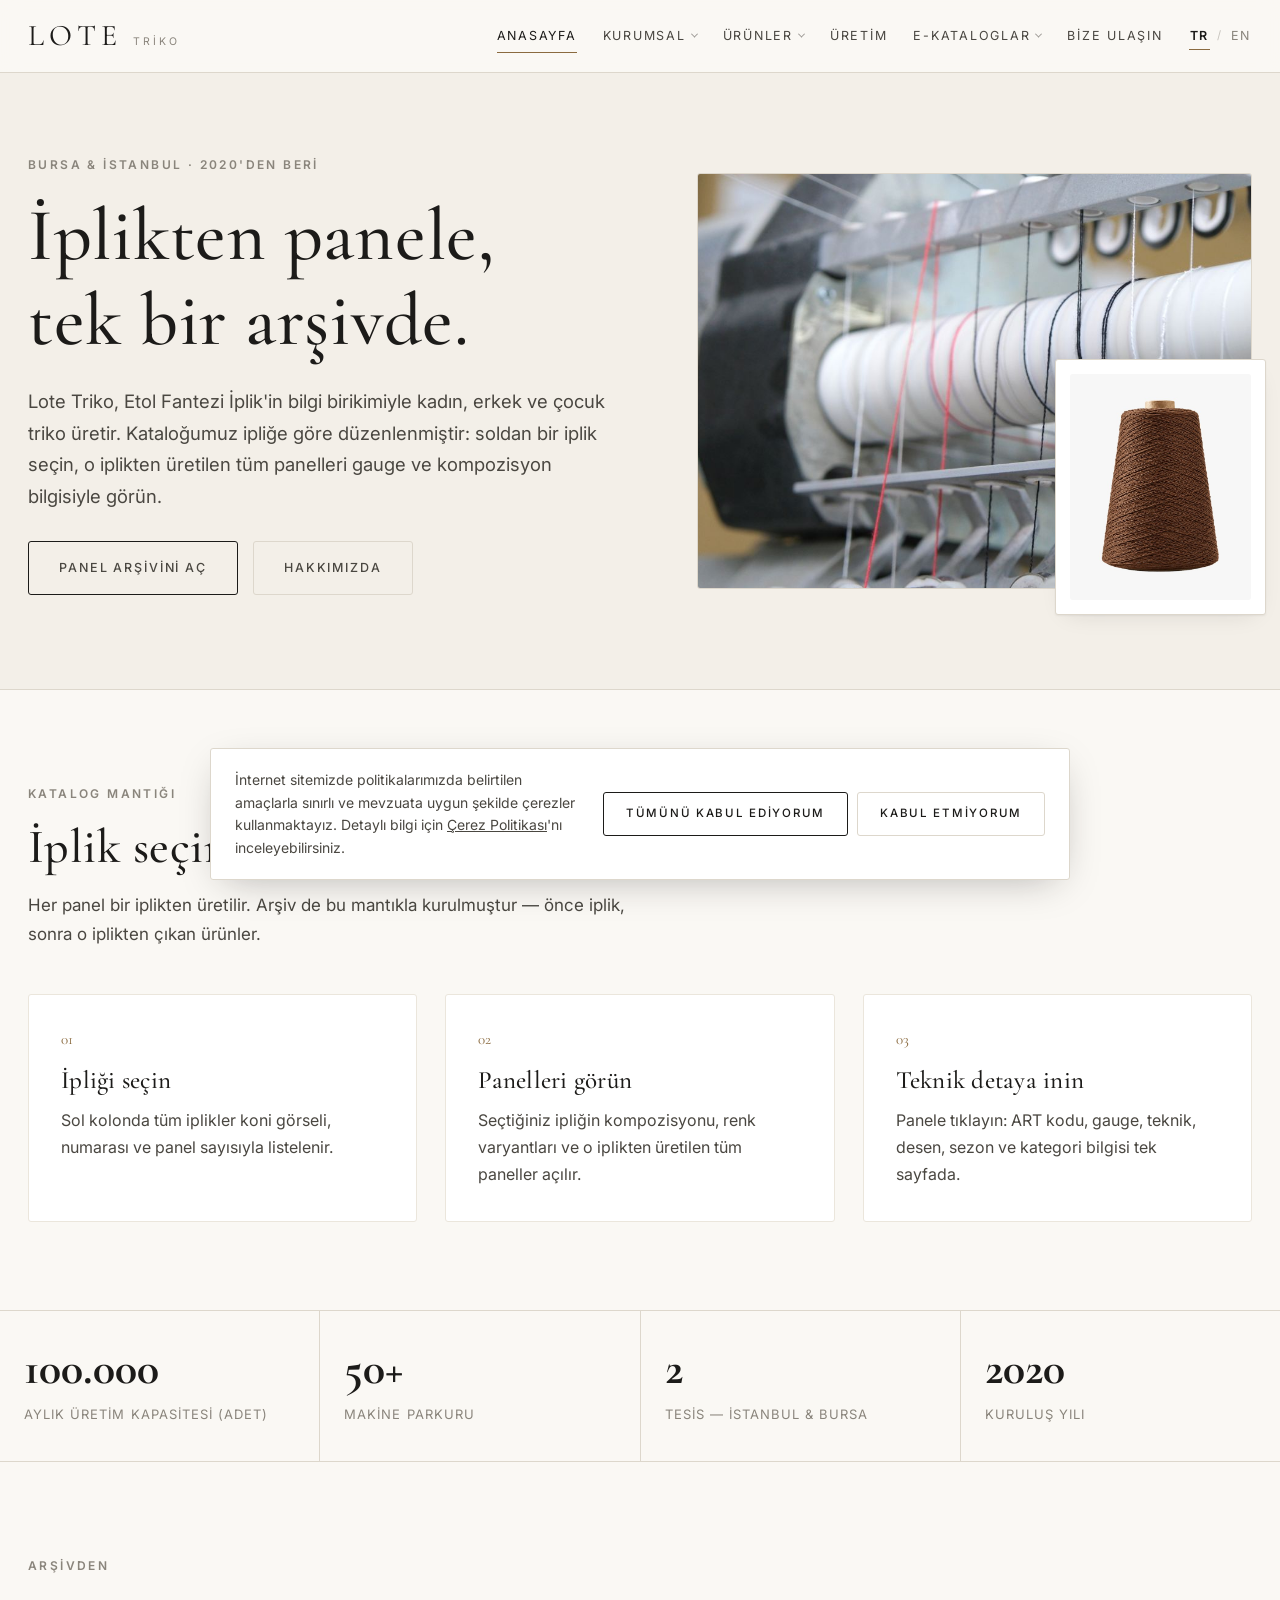
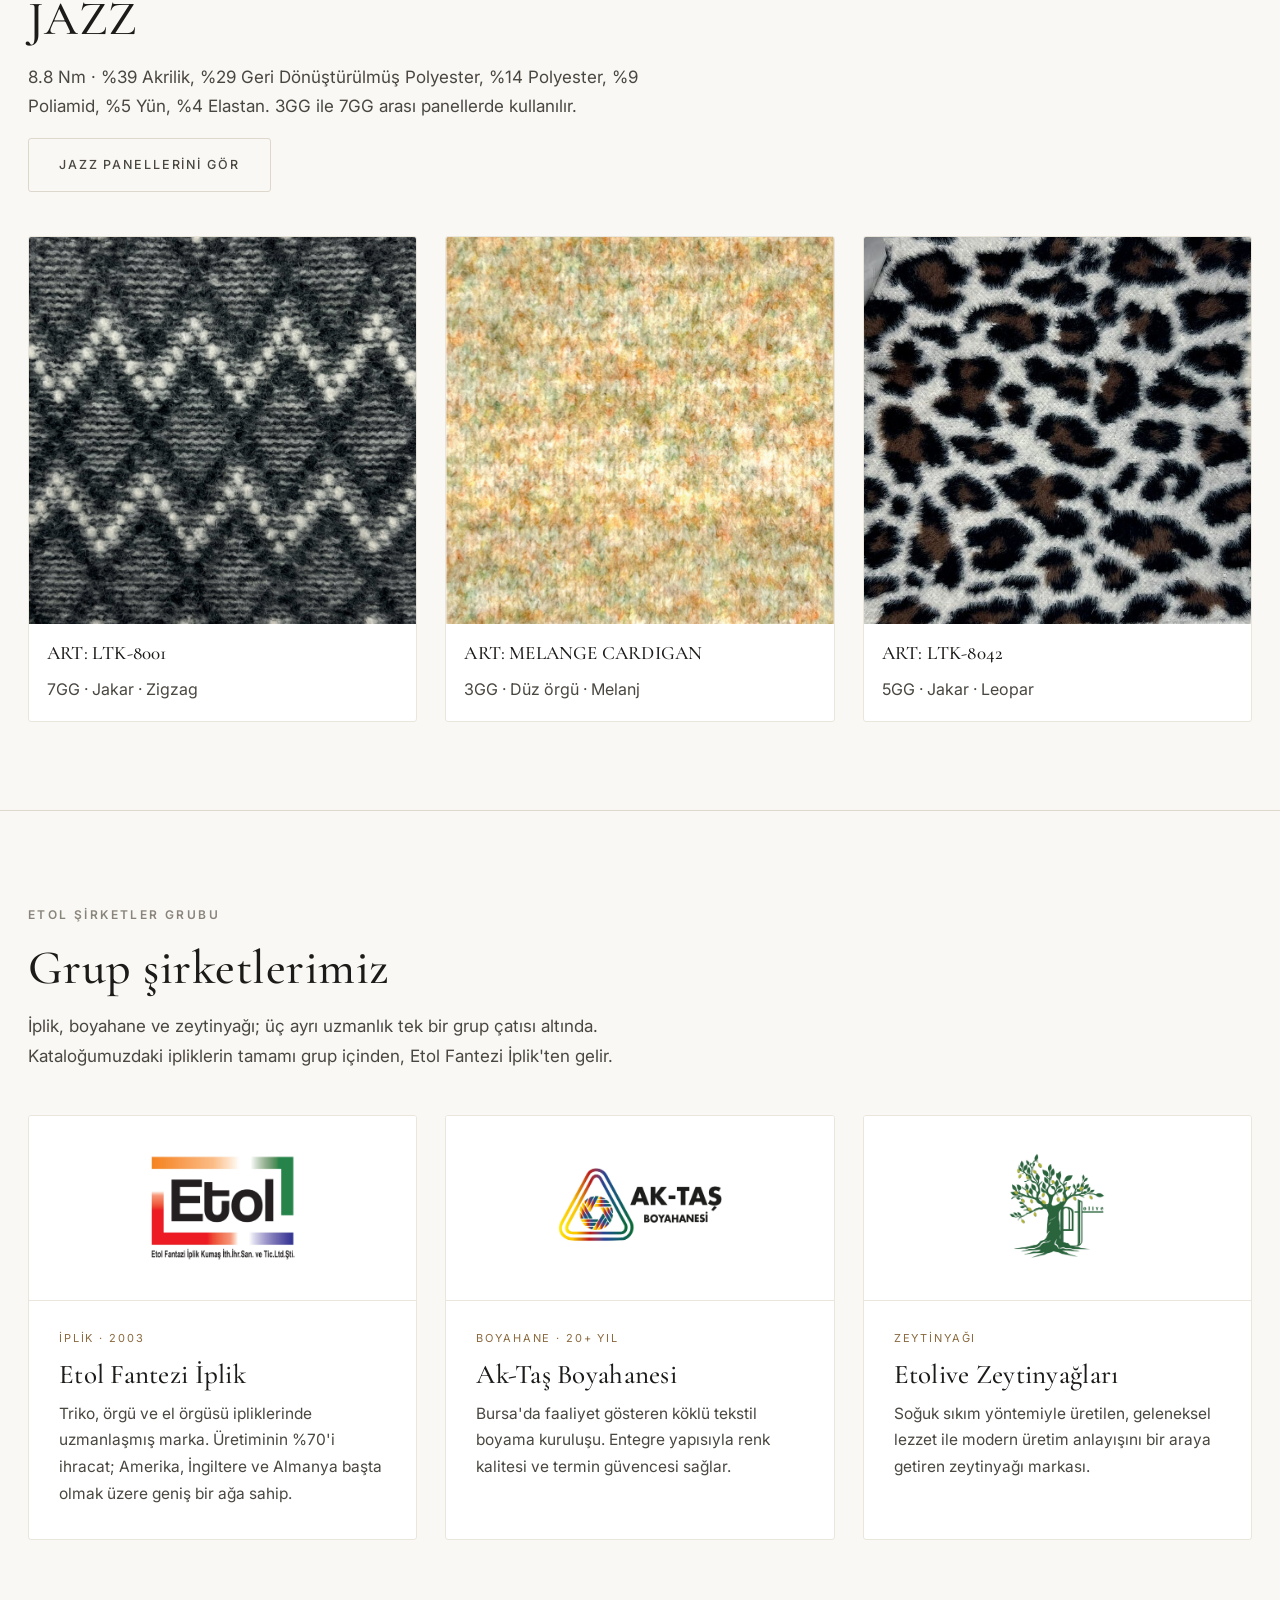
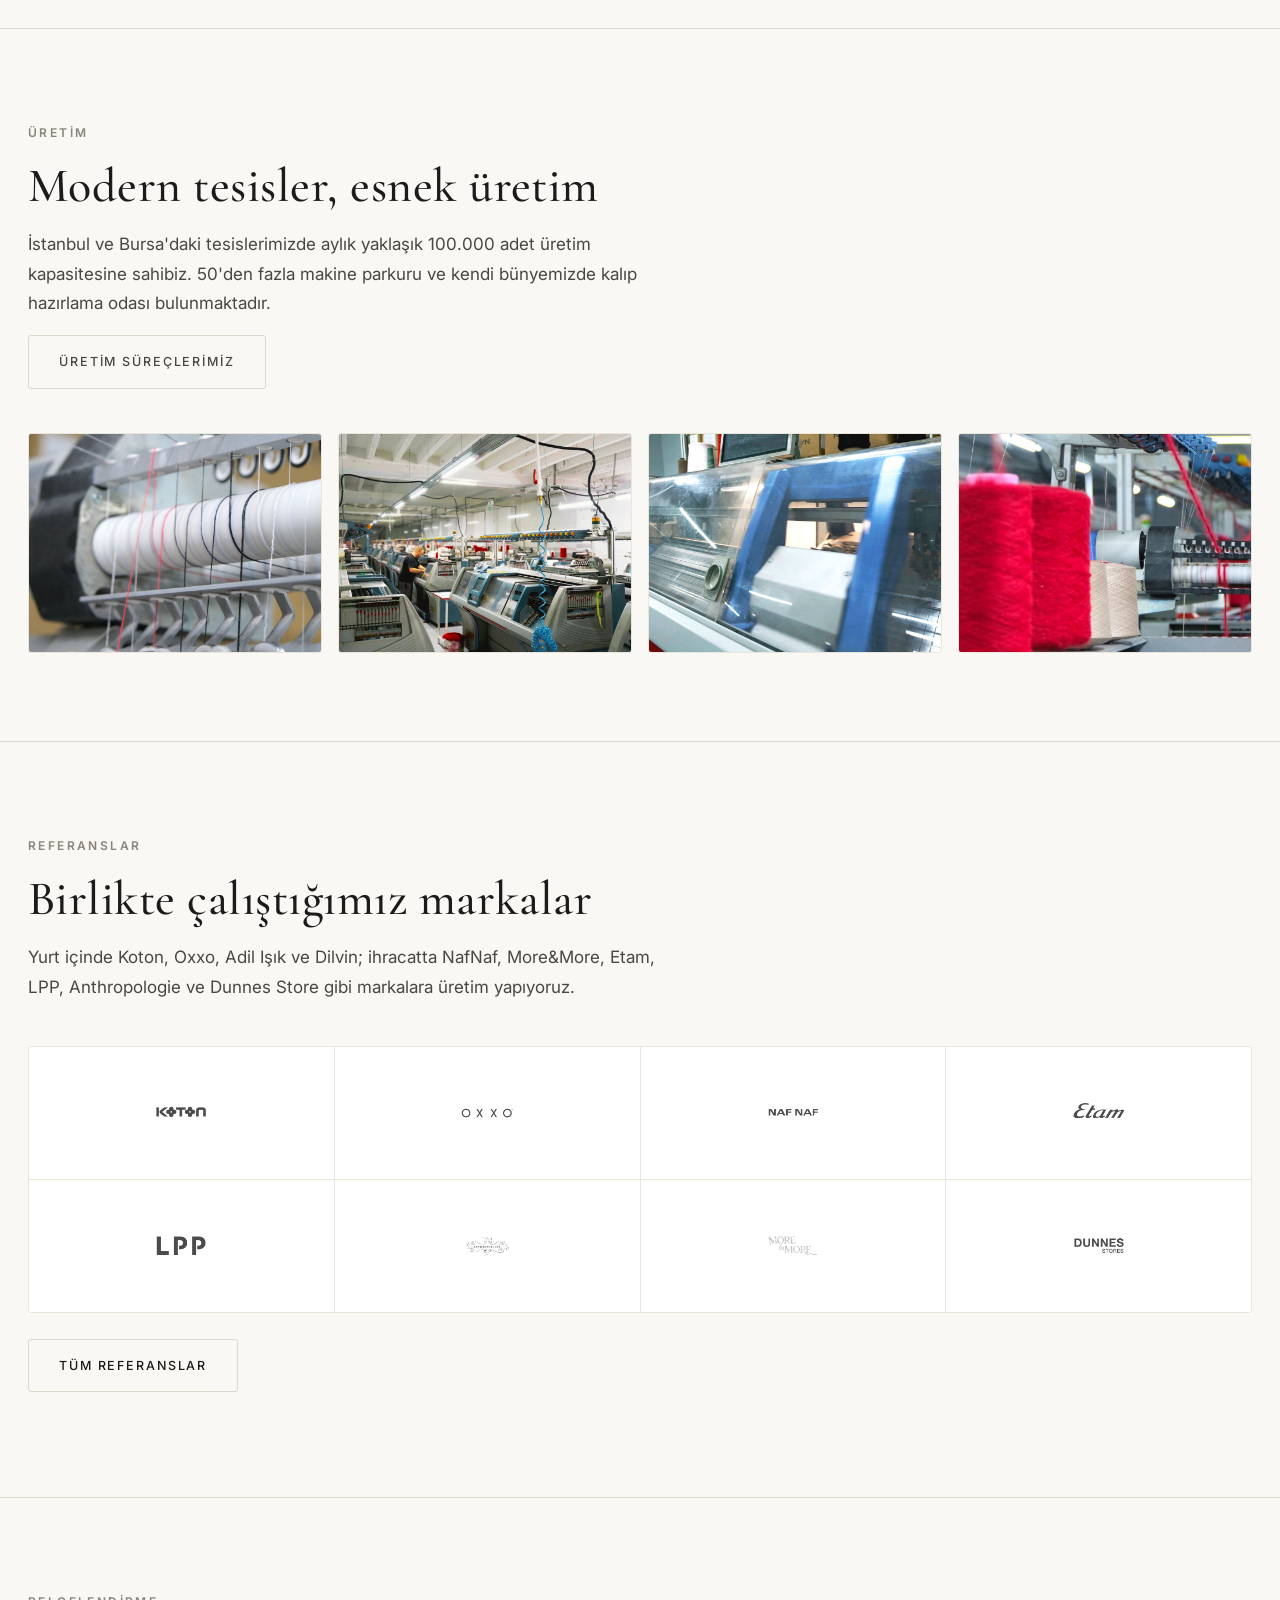
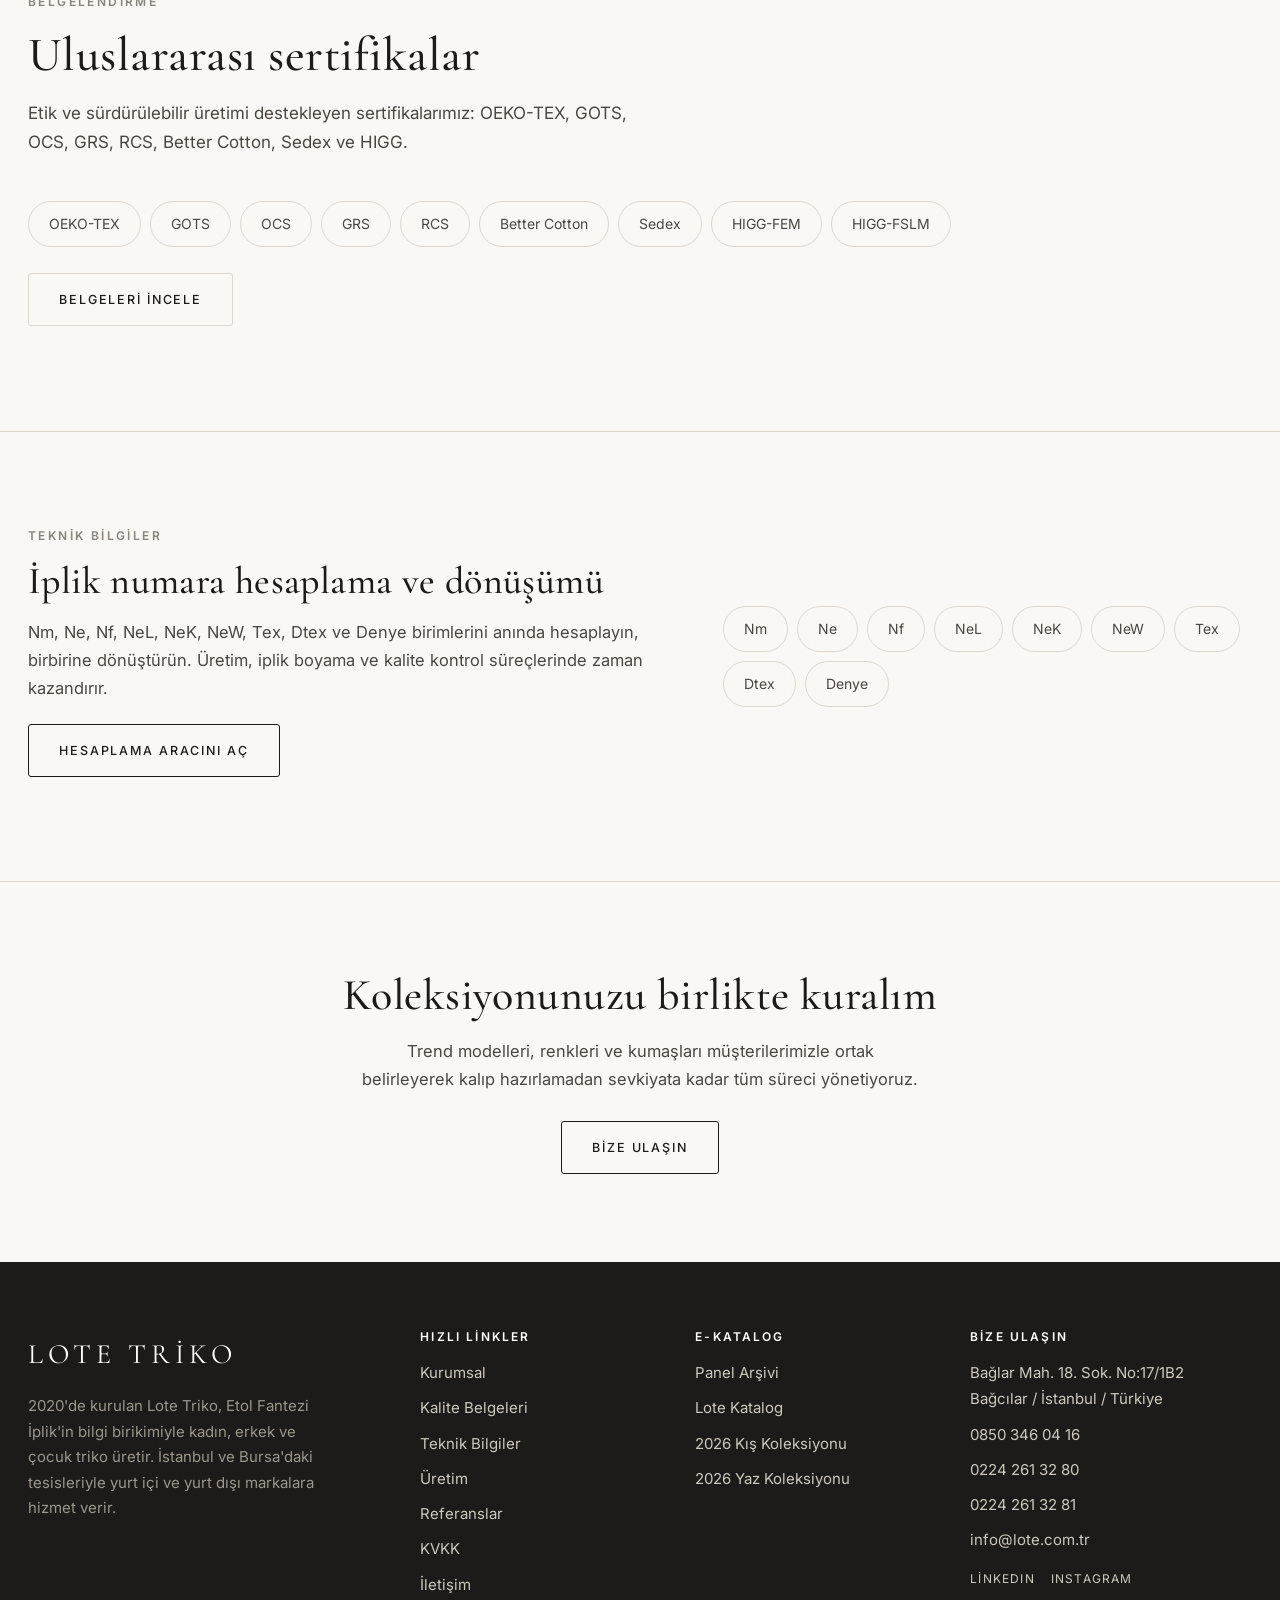
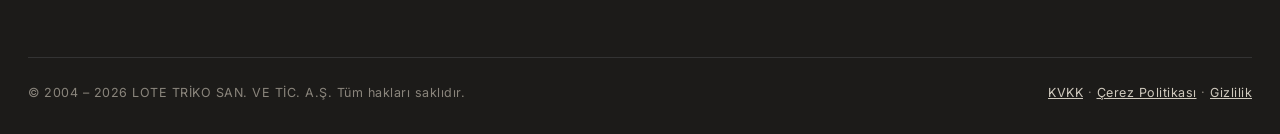
==== commit 342df2bd: "TR/EN dil desteği ekle Başlıktaki TR/EN göstergesi dekoratifti, hiçbir şey yapmıyordu. Çalışır hale " ====
--- a/index.html
+++ b/index.html
@@ -9,6 +9,8 @@
 <link rel="preconnect" href="https://fonts.googleapis.com">
 <link rel="preconnect" href="https://fonts.gstatic.com" crossorigin>
 <link href="https://fonts.googleapis.com/css2?family=Cormorant+Garamond:wght@300;400;500&family=Inter:wght@400;500;600&display=swap" rel="stylesheet">
+<link rel="icon" href="assets/img/favicon.png" type="image/png">
+<link rel="apple-touch-icon" href="assets/img/favicon.png">
 <link rel="stylesheet" href="assets/css/style.css">
 </head>
 <body data-page="home">
@@ -261,5 +263,6 @@
 <div id="foot"></div>
 
 <script src="assets/js/site.js"></script>
+<script src="assets/js/i18n.js"></script>
 </body>
 </html>
--- a/assets/css/style.css
+++ b/assets/css/style.css
@@ -609,3 +609,14 @@
   .map iframe{height:300px}
   .group-meta{padding:24px}
 }
+
+/* --- dil secici --- */
+.lang{display:flex;align-items:center;gap:7px;font-size:11.5px;letter-spacing:.12em;color:var(--ink-3)}
+.lang a{color:var(--ink-3);padding:3px 1px;border-bottom:1px solid transparent;transition:.18s}
+.lang a:hover{color:var(--ink)}
+.lang a.on{color:var(--ink);font-weight:600;border-bottom-color:var(--accent)}
+.lang i{font-style:normal;opacity:.45}
+@media (max-width:860px){
+  .lang{display:flex;margin-left:auto;margin-right:14px}
+  .nav.open .lang{margin:4px 0 0}
+}
